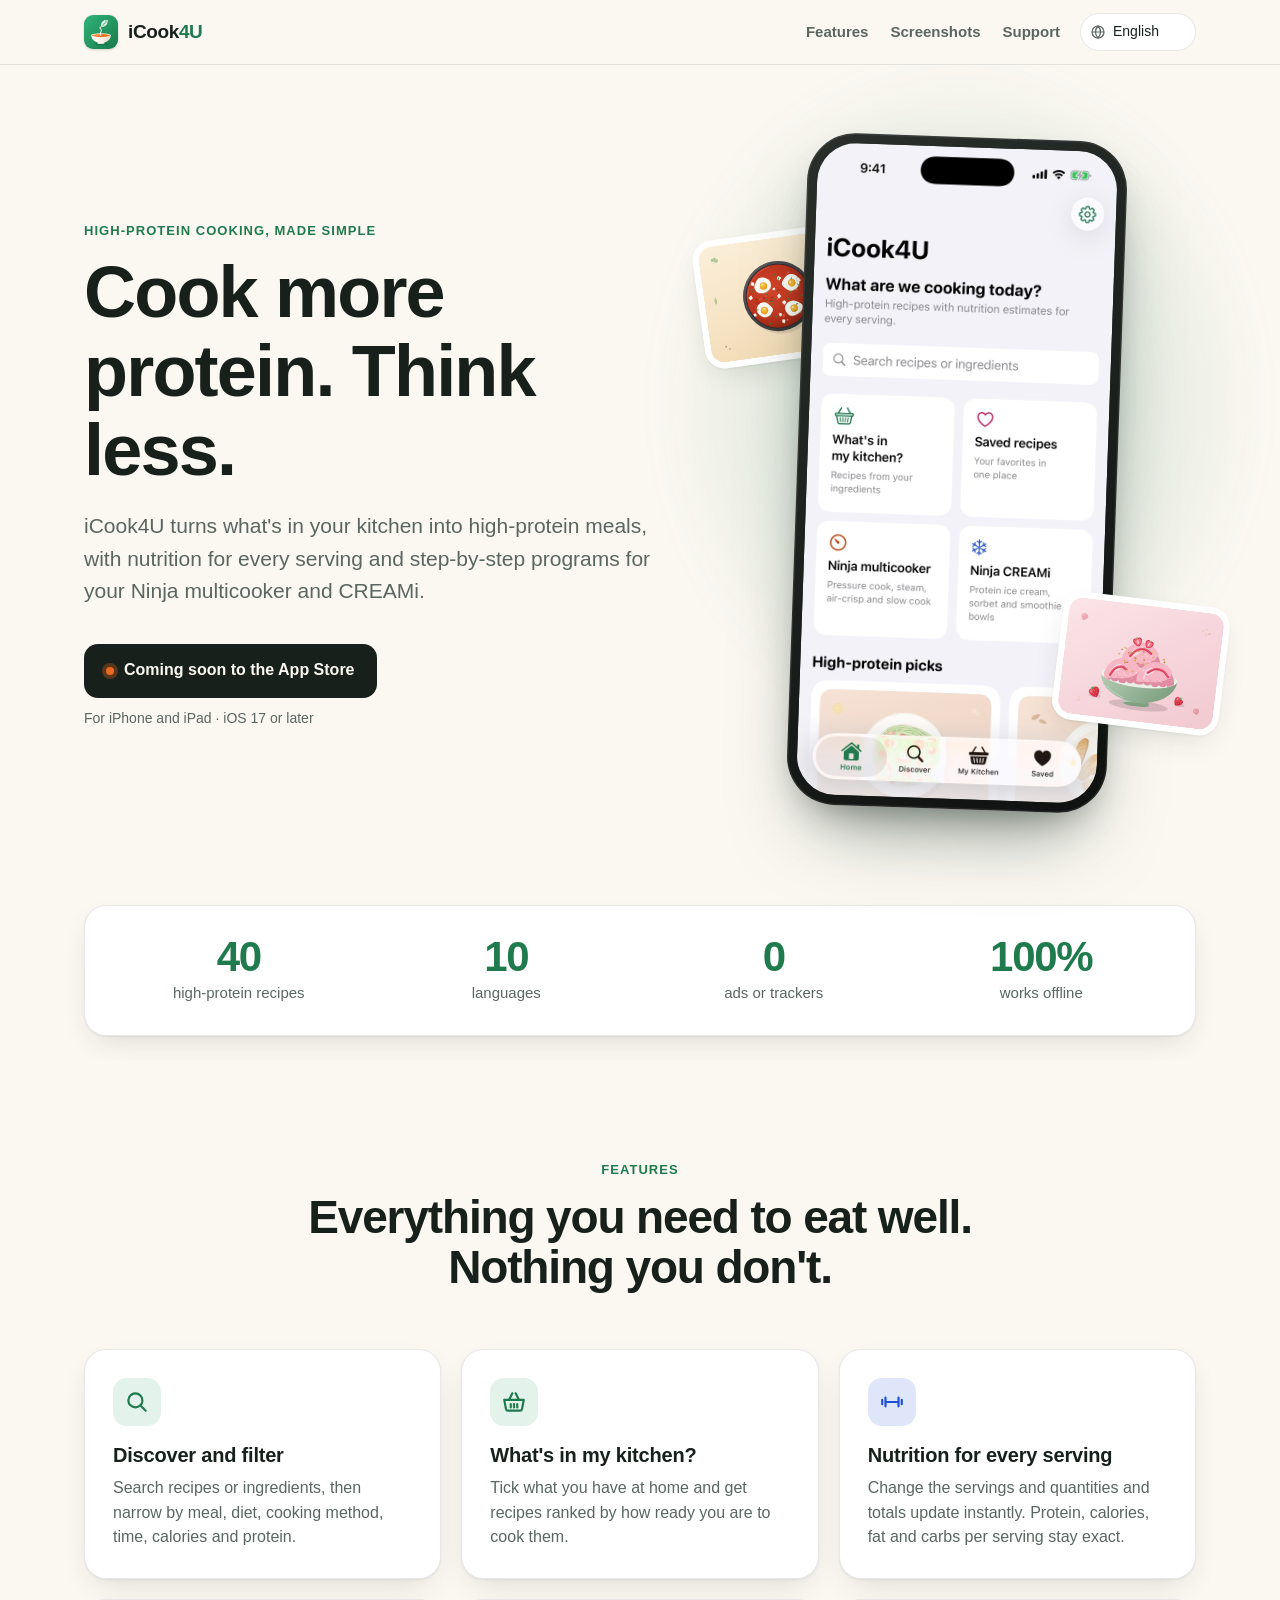
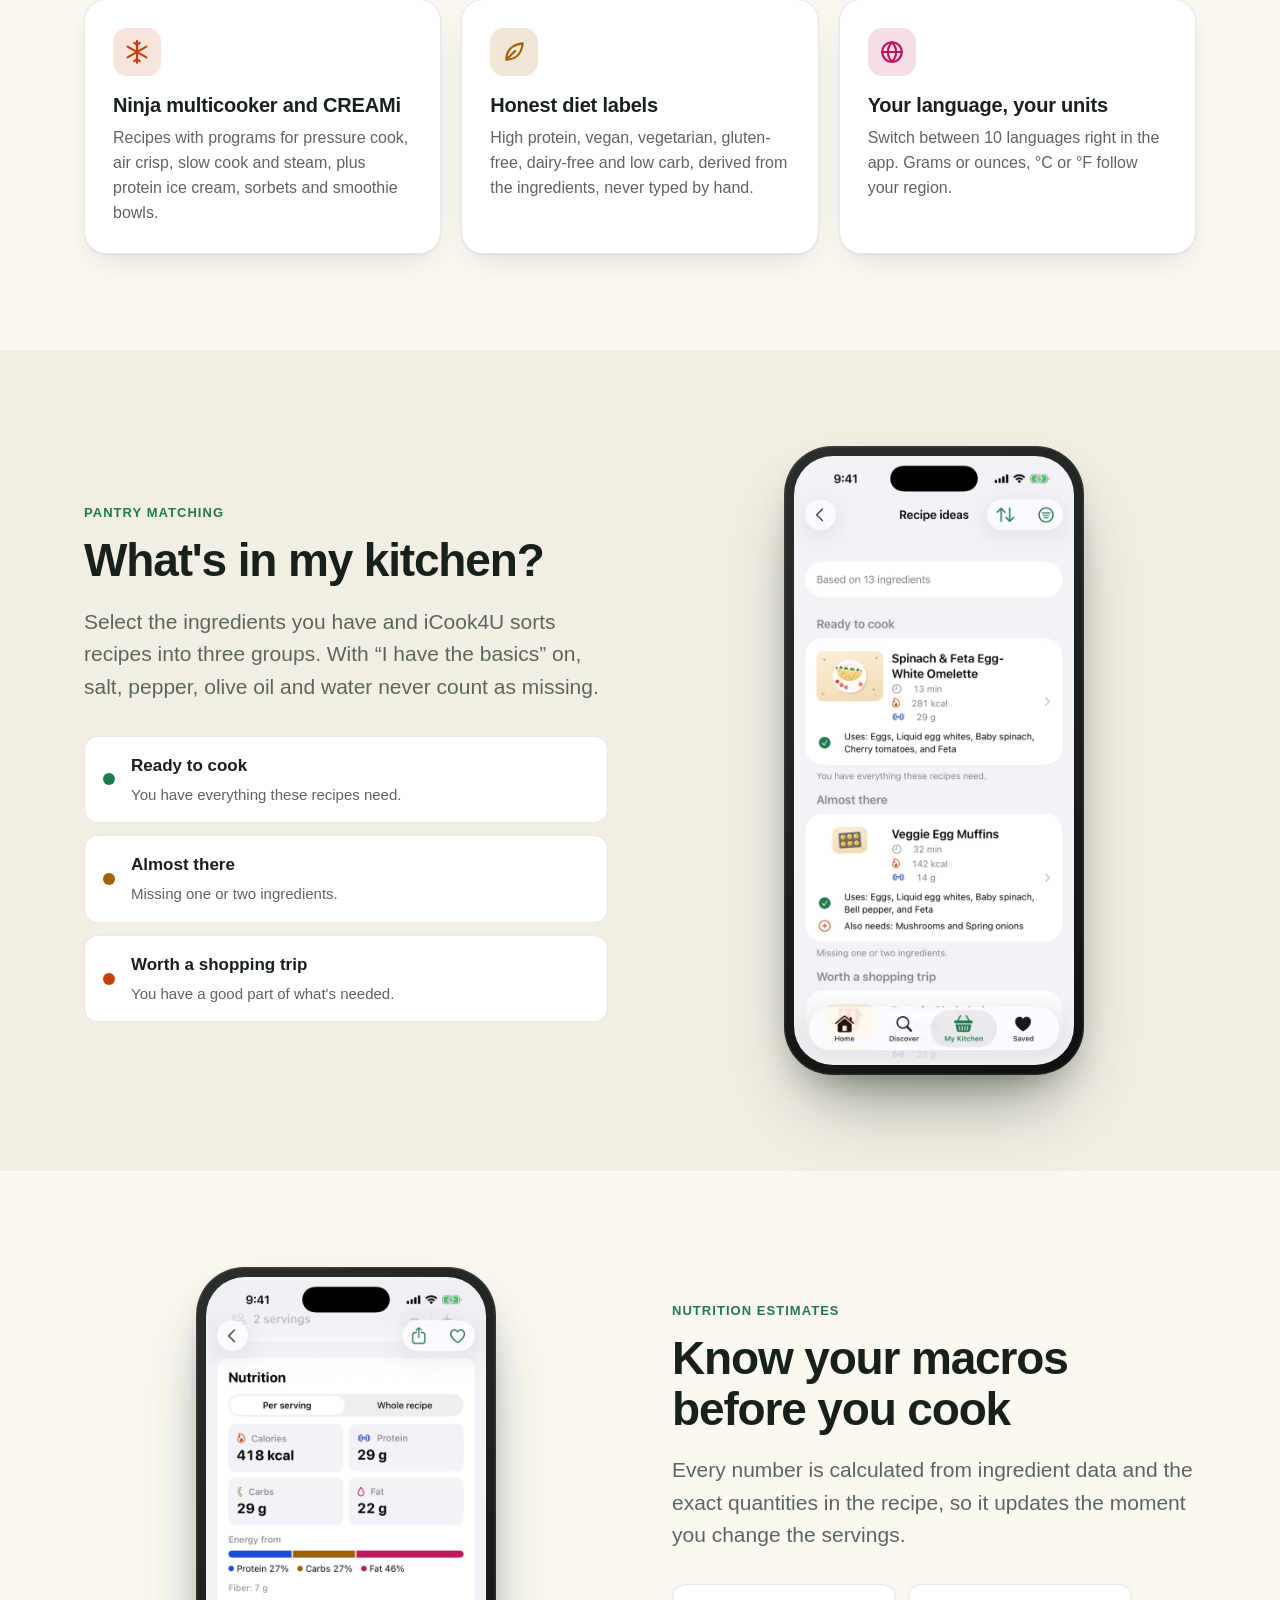
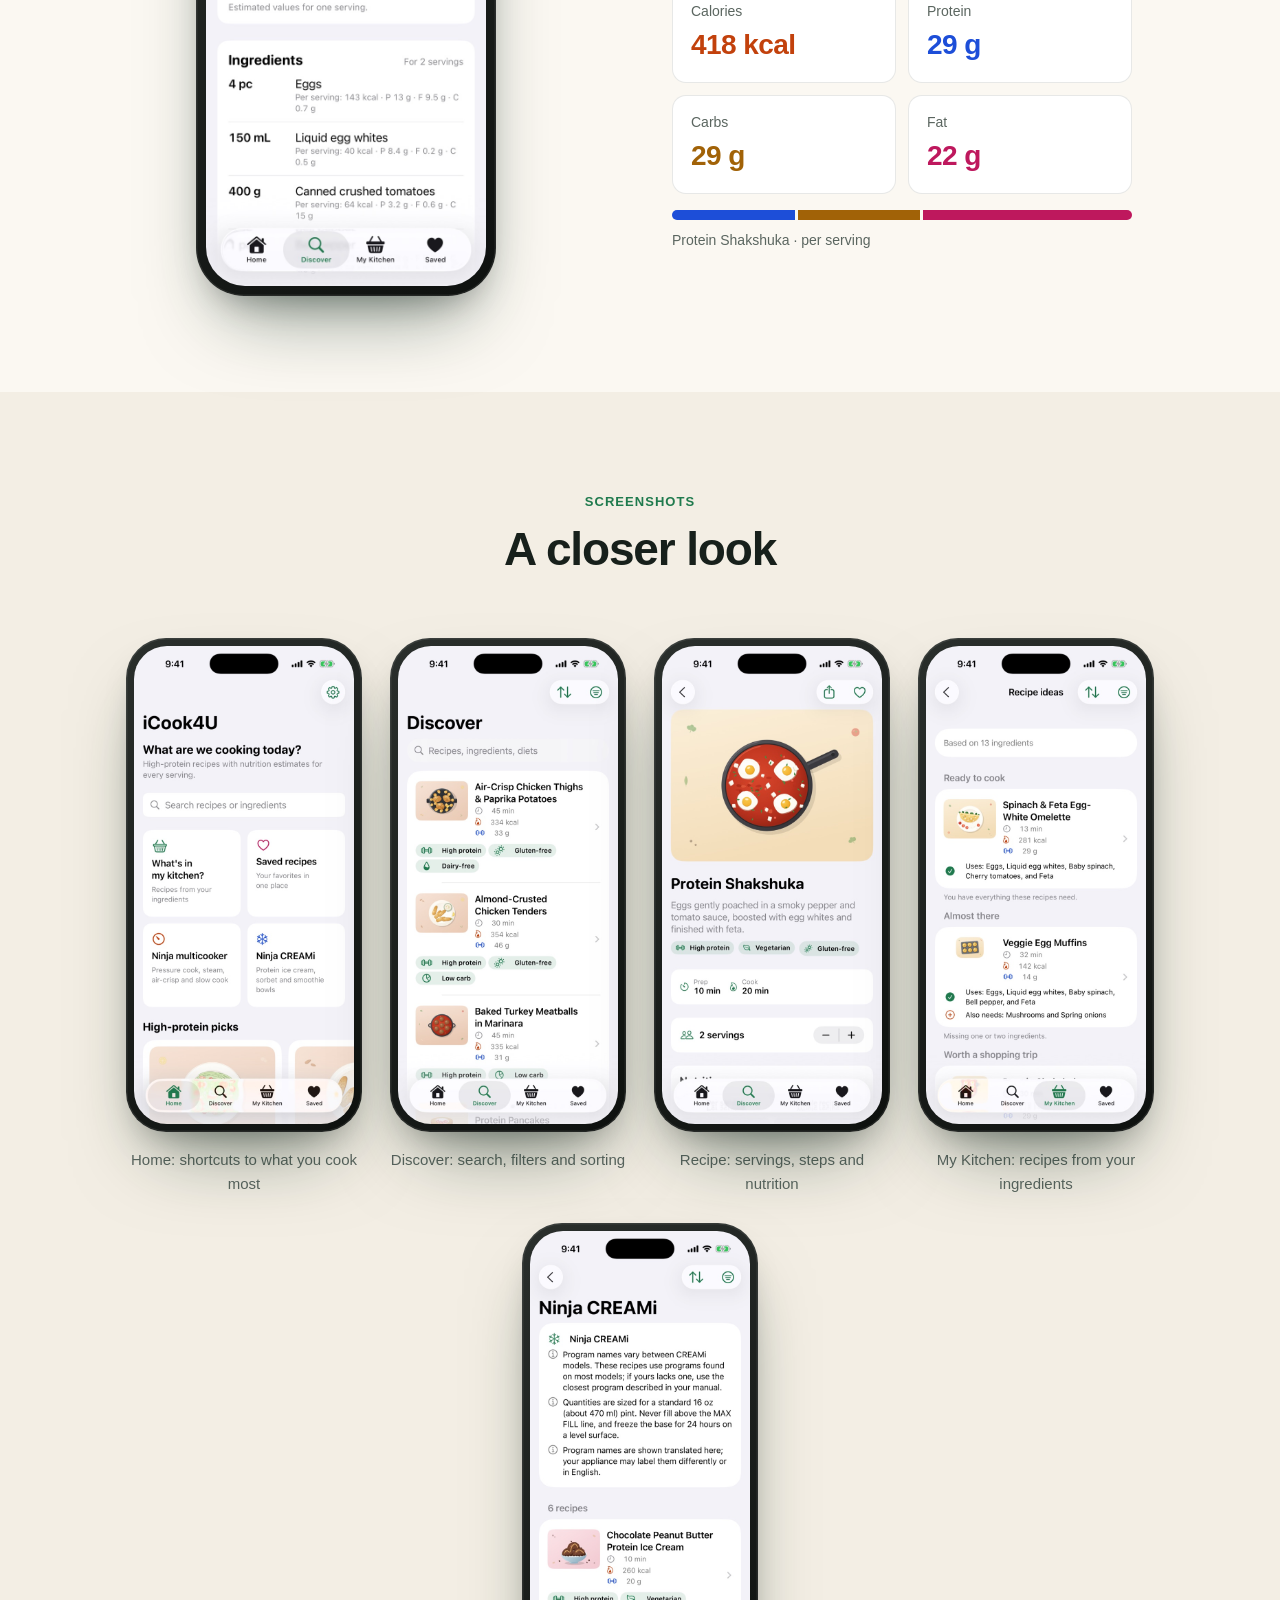
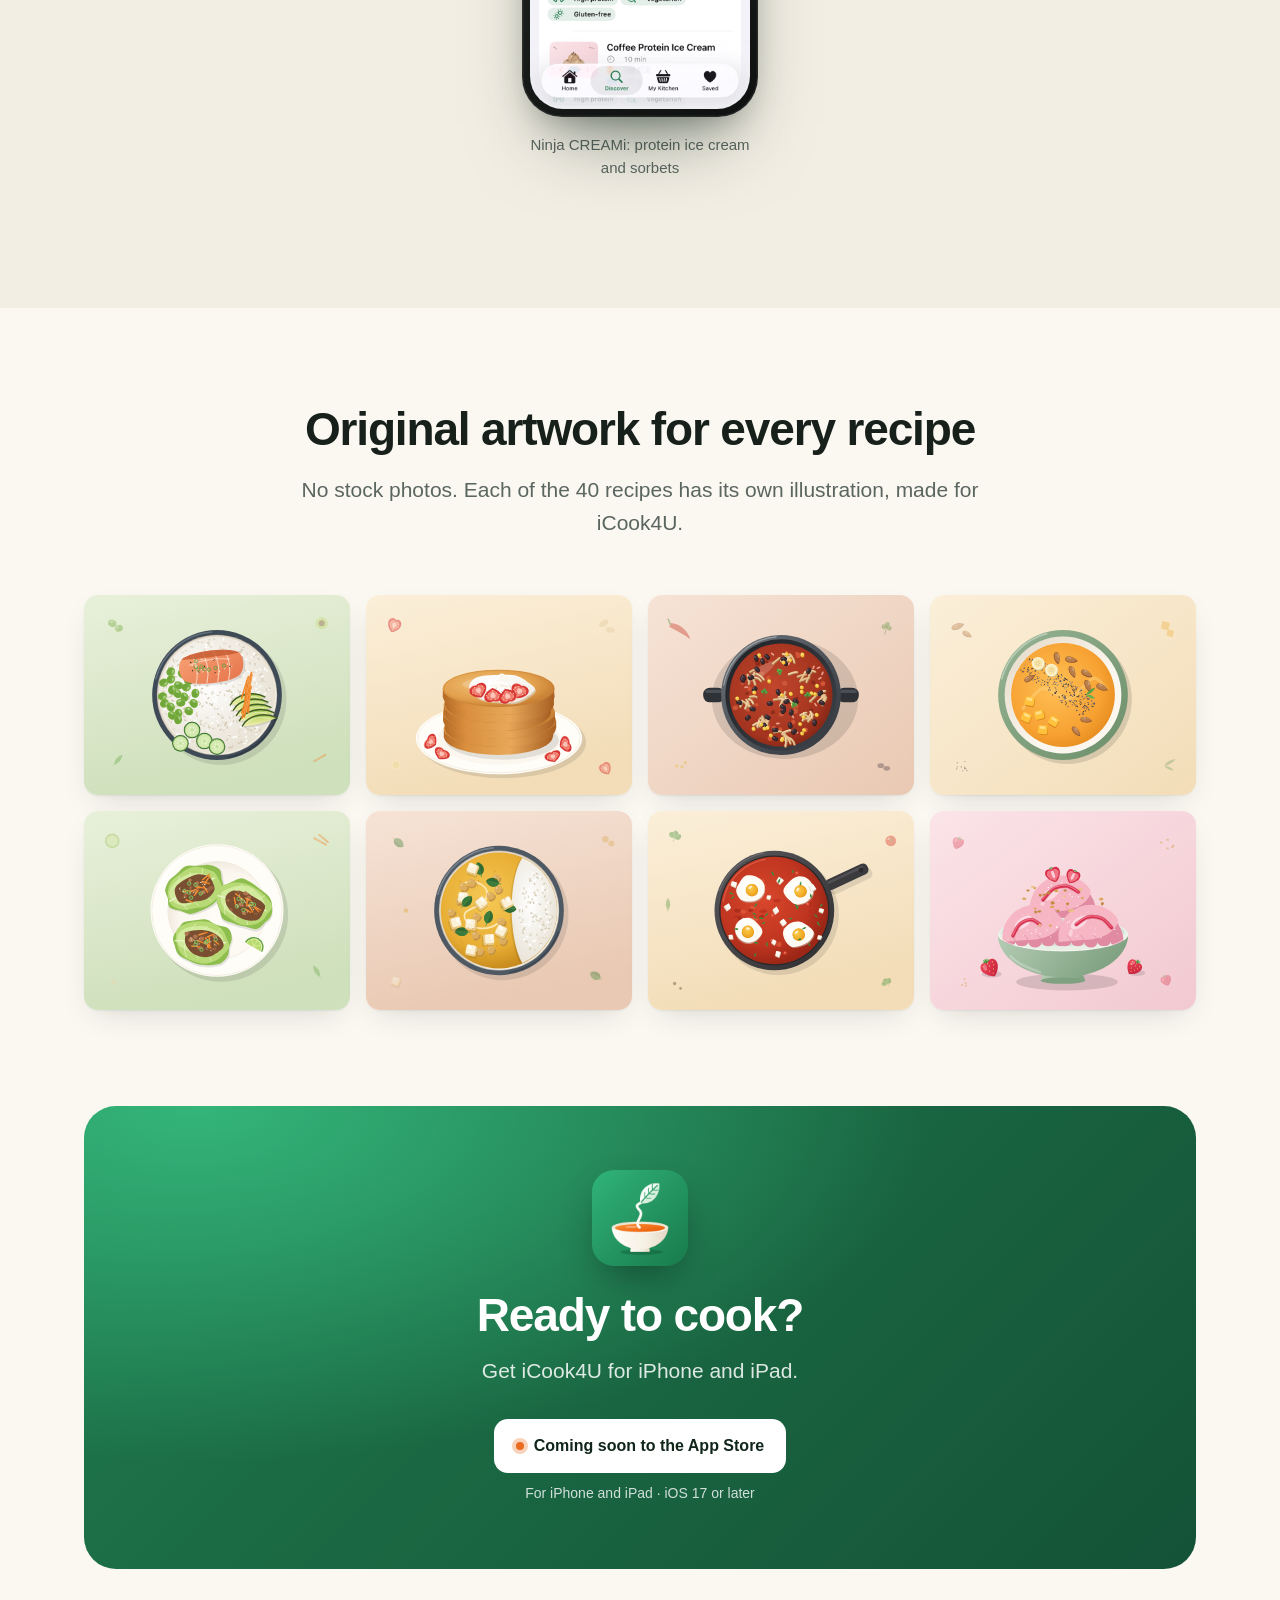
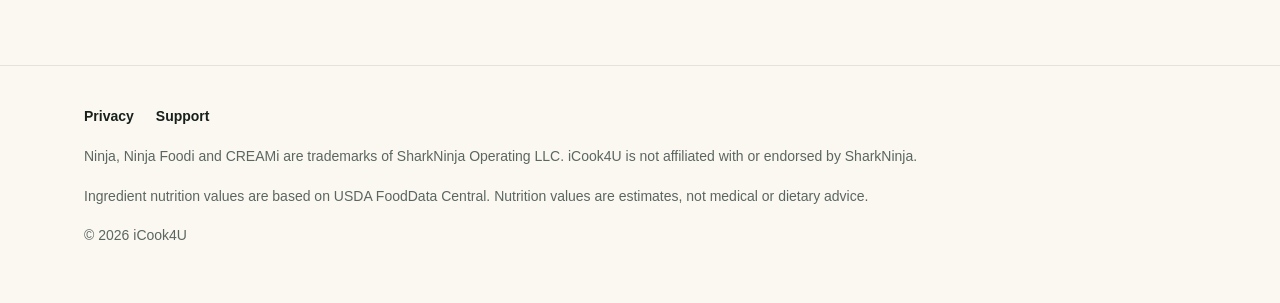
==== index.html @ 6b4c6325 "init" ====
<!doctype html>
<html lang="en">
<head>
  <meta charset="utf-8">
  <meta name="viewport" content="width=device-width, initial-scale=1, viewport-fit=cover">
  <title>iCook4U — High-protein recipes for real kitchens</title>
  <meta name="description" content="iCook4U turns what's in your kitchen into high-protein meals, with nutrition for every serving and recipes for Ninja multicooker and CREAMi. For iPhone and iPad.">
  <meta name="theme-color" content="#1F7A4D">
  <meta property="og:title" content="iCook4U">
  <meta property="og:description" content="High-protein recipes with nutrition for every serving, pantry matching and Ninja multicooker & CREAMi programs.">
  <meta property="og:image" content="assets/img/app-icon.png">
  <meta property="og:type" content="website">
  <!-- TODO: once live, add <meta name="apple-itunes-app" content="app-id=XXXXXXXXXX"> for the Safari Smart App Banner. -->
  <link rel="icon" type="image/png" href="assets/img/favicon.png">
  <link rel="apple-touch-icon" href="assets/img/apple-touch-icon.png">
  <link rel="stylesheet" href="assets/styles.css">
</head>
<body data-page="home">
  <a class="skip" href="#main">Skip to content</a>

  <header class="site-header">
    <div class="wrap">
      <a class="logo" href="#top"><img src="assets/img/favicon.png" alt="" width="34" height="34"><span>iCook<b>4U</b></span></a>
      <nav class="nav">
        <a href="#features" data-i18n="nav.features">Features</a>
        <a href="#screens" data-i18n="nav.screens">Screenshots</a>
        <a href="support.html" data-keep-lang data-i18n="nav.support">Support</a>
      </nav>
      <label class="lang">
        <svg viewBox="0 0 24 24" fill="none" stroke="currentColor" stroke-width="1.8" aria-hidden="true"><circle cx="12" cy="12" r="9"/><path d="M3 12h18M12 3c2.5 2.7 3.8 5.7 3.8 9s-1.3 6.3-3.8 9c-2.5-2.7-3.8-5.7-3.8-9S9.5 5.7 12 3z"/></svg>
        <select data-language-select data-i18n-attr="aria-label:lang.label" aria-label="Language"></select>
      </label>
    </div>
  </header>

  <main id="main">
    <!-- Hero -->
    <section class="hero" id="top">
      <div class="wrap">
        <div class="copy">
          <p class="eyebrow" data-i18n="hero.eyebrow">High-protein cooking, made simple</p>
          <h1 data-i18n="hero.title">Cook more protein. Think less.</h1>
          <p class="lead" data-i18n="hero.lead">iCook4U turns what's in your kitchen into high-protein meals, with nutrition for every serving and step-by-step programs for your Ninja multicooker and CREAMi.</p>
          <div class="appstore is-soon" data-appstore>
            <a aria-disabled="true">
              <img alt="" height="54">
              <span class="soon"><span class="dot"></span><span class="soon-text" data-i18n="cta.soon">Coming soon to the App Store</span><span class="live-text" data-i18n="cta.download">Download on the App Store</span></span>
            </a>
            <span class="platforms" data-i18n="cta.platforms">For iPhone and iPad · iOS 17 or later</span>
          </div>
        </div>
        <div class="hero-visual" aria-hidden="true">
          <div class="float f1"><img src="assets/img/art/protein_shakshuka.svg" alt=""></div>
          <div class="phone"><img data-shot="home" src="screenshots/en/home.jpg" alt="" width="640" height="1391" fetchpriority="high"></div>
          <div class="float f2"><img src="assets/img/art/cr_strawberry_cheesecake.svg" alt=""></div>
        </div>
      </div>
    </section>

    <!-- Stats -->
    <div class="stats">
      <div class="wrap">
        <ul>
          <li><b>40</b><span data-i18n="stat.recipes">high-protein recipes</span></li>
          <li><b>10</b><span data-i18n="stat.languages">languages</span></li>
          <li><b>0</b><span data-i18n="stat.trackers">ads or trackers</span></li>
          <li><b>100%</b><span data-i18n="stat.offline">works offline</span></li>
        </ul>
      </div>
    </div>

    <!-- Features -->
    <section class="features" id="features">
      <div class="wrap">
        <div class="section-head">
          <p class="eyebrow" data-i18n="features.eyebrow">Features</p>
          <h2 data-i18n="features.title">Everything you need to eat well. Nothing you don't.</h2>
        </div>
        <div class="grid">
          <article class="card">
            <div class="icon"><svg viewBox="0 0 24 24" fill="none" stroke="currentColor" stroke-width="2" stroke-linecap="round" aria-hidden="true"><circle cx="10.5" cy="10.5" r="6.5"/><path d="m20 20-4.5-4.5"/></svg></div>
            <h3 data-i18n="f.discover.t">Discover and filter</h3>
            <p data-i18n="f.discover.d"></p>
          </article>
          <article class="card">
            <div class="icon"><svg viewBox="0 0 24 24" fill="none" stroke="currentColor" stroke-width="2" stroke-linecap="round" stroke-linejoin="round" aria-hidden="true"><path d="M3 10h18l-1.6 8.4A2 2 0 0 1 17.4 20H6.6a2 2 0 0 1-2-1.6L3 10z"/><path d="m7.5 10 3-6M16.5 10l-3-6M9 14v3M12 14v3M15 14v3"/></svg></div>
            <h3 data-i18n="f.kitchen.t">What's in my kitchen?</h3>
            <p data-i18n="f.kitchen.d"></p>
          </article>
          <article class="card">
            <div class="icon blue"><svg viewBox="0 0 24 24" fill="none" stroke="currentColor" stroke-width="2" stroke-linecap="round" aria-hidden="true"><path d="M6 8v8M18 8v8M3 10v4M21 10v4M6 12h12"/></svg></div>
            <h3 data-i18n="f.nutrition.t">Nutrition for every serving</h3>
            <p data-i18n="f.nutrition.d"></p>
          </article>
          <article class="card">
            <div class="icon orange"><svg viewBox="0 0 24 24" fill="none" stroke="currentColor" stroke-width="2" stroke-linecap="round" aria-hidden="true"><path d="M12 2v20M3.3 7l17.4 10M3.3 17 20.7 7"/><path d="m9.5 3.5 2.5 2 2.5-2M9.5 20.5l2.5-2 2.5 2"/></svg></div>
            <h3 data-i18n="f.ninja.t">Ninja multicooker and CREAMi</h3>
            <p data-i18n="f.ninja.d"></p>
          </article>
          <article class="card">
            <div class="icon gold"><svg viewBox="0 0 24 24" fill="none" stroke="currentColor" stroke-width="2" stroke-linecap="round" stroke-linejoin="round" aria-hidden="true"><path d="M5 19c0-8 5-14 15-15-1 10-7 15-15 15z"/><path d="M5 19 13 11"/></svg></div>
            <h3 data-i18n="f.diet.t">Honest diet labels</h3>
            <p data-i18n="f.diet.d"></p>
          </article>
          <article class="card">
            <div class="icon pink"><svg viewBox="0 0 24 24" fill="none" stroke="currentColor" stroke-width="2" stroke-linecap="round" aria-hidden="true"><circle cx="12" cy="12" r="9"/><path d="M3 12h18M12 3c2.5 2.7 3.8 5.7 3.8 9s-1.3 6.3-3.8 9c-2.5-2.7-3.8-5.7-3.8-9S9.5 5.7 12 3z"/></svg></div>
            <h3 data-i18n="f.lang.t">Your language, your units</h3>
            <p data-i18n="f.lang.d"></p>
          </article>
        </div>
      </div>
    </section>

    <!-- Pantry spotlight -->
    <section class="spotlight">
      <div class="wrap">
        <div class="copy">
          <p class="eyebrow" data-i18n="kitchen.eyebrow">Pantry matching</p>
          <h2 data-i18n="kitchen.title">What's in my kitchen?</h2>
          <p class="lead" data-i18n="kitchen.lead"></p>
          <ul class="tiers">
            <li class="ready"><b data-i18n="tier.ready">Ready to cook</b><span data-i18n="tier.ready.d"></span></li>
            <li class="almost"><b data-i18n="tier.almost">Almost there</b><span data-i18n="tier.almost.d"></span></li>
            <li class="partial"><b data-i18n="tier.partial">Worth a shopping trip</b><span data-i18n="tier.partial.d"></span></li>
          </ul>
        </div>
        <div class="visual"><div class="phone"><img data-shot="kitchen" src="screenshots/en/kitchen.jpg" alt="" width="640" height="1391" loading="lazy" data-i18n-attr="alt:shot.kitchen"></div></div>
      </div>
    </section>

    <!-- Nutrition spotlight -->
    <section class="spotlight reverse">
      <div class="wrap">
        <div class="copy">
          <p class="eyebrow" data-i18n="nutri.eyebrow">Nutrition estimates</p>
          <h2 data-i18n="nutri.title">Know your macros before you cook</h2>
          <p class="lead" data-i18n="nutri.lead"></p>
          <div class="macros" aria-hidden="true">
            <div class="macro cal"><small data-i18n="macro.calories">Calories</small><b>418 kcal</b></div>
            <div class="macro pro"><small data-i18n="macro.protein">Protein</small><b>29 g</b></div>
            <div class="macro carb"><small data-i18n="macro.carbs">Carbs</small><b>29 g</b></div>
            <div class="macro fat"><small data-i18n="macro.fat">Fat</small><b>22 g</b></div>
          </div>
          <div class="energy-bar" aria-hidden="true"><i style="flex:27;background:var(--protein)"></i><i style="flex:27;background:var(--carbs)"></i><i style="flex:46;background:var(--fat)"></i></div>
          <p class="macro-note"><span data-i18n="nutri.example">Protein Shakshuka</span> · <span data-i18n="nutri.per">per serving</span></p>
        </div>
        <div class="visual"><div class="phone"><img data-shot="nutrition" src="screenshots/en/nutrition.jpg" alt="" width="640" height="1391" loading="lazy" data-i18n-attr="alt:shot.nutrition"></div></div>
      </div>
    </section>

    <!-- Screenshots -->
    <section class="shots" id="screens">
      <div class="section-head wrap">
        <p class="eyebrow" data-i18n="screens.eyebrow">Screenshots</p>
        <h2 data-i18n="screens.title">A closer look</h2>
      </div>
      <div class="carousel" tabindex="0" data-i18n-attr="aria-label:screens.title" role="region">
        <figure><div class="phone"><img data-shot="home" src="screenshots/en/home.jpg" alt="" width="640" height="1391" loading="lazy"></div><figcaption data-i18n="shot.home"></figcaption></figure>
        <figure><div class="phone"><img data-shot="discover" src="screenshots/en/discover.jpg" alt="" width="640" height="1391" loading="lazy"></div><figcaption data-i18n="shot.discover"></figcaption></figure>
        <figure><div class="phone"><img data-shot="recipe" src="screenshots/en/recipe.jpg" alt="" width="640" height="1391" loading="lazy"></div><figcaption data-i18n="shot.recipe"></figcaption></figure>
        <figure><div class="phone"><img data-shot="kitchen" src="screenshots/en/kitchen.jpg" alt="" width="640" height="1391" loading="lazy"></div><figcaption data-i18n="shot.kitchen"></figcaption></figure>
        <figure><div class="phone"><img data-shot="creami" src="screenshots/en/creami.jpg" alt="" width="640" height="1391" loading="lazy"></div><figcaption data-i18n="shot.creami"></figcaption></figure>
      </div>
    </section>

    <!-- Gallery -->
    <section class="gallery">
      <div class="wrap">
        <div class="section-head">
          <h2 data-i18n="gallery.title">Original artwork for every recipe</h2>
          <p class="lead" data-i18n="gallery.lead"></p>
        </div>
        <div class="gallery-grid" aria-hidden="true">
          <img src="assets/img/art/salmon_rice_bowl.svg" alt="" loading="lazy">
          <img src="assets/img/art/banana_protein_pancakes.svg" alt="" loading="lazy">
          <img src="assets/img/art/mc_chicken_chili.svg" alt="" loading="lazy">
          <img src="assets/img/art/cr_mango_smoothie_bowl.svg" alt="" loading="lazy">
          <img src="assets/img/art/turkey_lettuce_wraps.svg" alt="" loading="lazy">
          <img src="assets/img/art/chickpea_tofu_curry.svg" alt="" loading="lazy">
          <img src="assets/img/art/protein_shakshuka.svg" alt="" loading="lazy">
          <img src="assets/img/art/cr_strawberry_cheesecake.svg" alt="" loading="lazy">
        </div>
      </div>
    </section>

    <!-- Final CTA -->
    <div class="final">
      <div class="wrap">
        <div class="panel">
          <img class="icon-big" src="assets/img/app-icon.png" alt="" width="96" height="96" loading="lazy">
          <h2 data-i18n="final.title">Ready to cook?</h2>
          <p class="lead" data-i18n="final.lead">Get iCook4U for iPhone and iPad.</p>
          <div class="appstore is-soon" data-appstore>
            <a aria-disabled="true">
              <img alt="" height="54">
              <span class="soon"><span class="dot"></span><span class="soon-text" data-i18n="cta.soon">Coming soon to the App Store</span><span class="live-text" data-i18n="cta.download">Download on the App Store</span></span>
            </a>
            <span class="platforms" data-i18n="cta.platforms">For iPhone and iPad · iOS 17 or later</span>
          </div>
        </div>
      </div>
    </div>
  </main>

  <footer class="site-footer">
    <div class="wrap">
      <nav>
        <a href="privacy.html" data-keep-lang data-i18n="nav.privacy">Privacy</a>
        <a href="support.html" data-keep-lang data-i18n="nav.support">Support</a>
      </nav>
      <p data-i18n="footer.trademark"></p>
      <p data-i18n="footer.data"></p>
      <p>© <span data-year>2026</span> iCook4U</p>
    </div>
  </footer>

  <script src="assets/config.js"></script>
  <script src="assets/i18n.js"></script>
  <script src="assets/site.js"></script>
</body>
</html>
---- assets/styles.css ----
/* iCook4U website. Colors mirror iCook/DesignSystem/Theme.swift. */
:root {
  color-scheme: light dark;
  --brand: #1F7A4D;
  --brand-strong: #155C39;
  --brand-soft: #E3F2EA;
  --accent: #EA6A1F;          /* soup orange from the app icon */
  --energy: #C2410C;
  --protein: #1D4ED8;
  --carbs: #A16207;
  --fat: #BE185D;
  --bg: #FBF8F2;
  --bg-alt: #F3EEE4;
  --surface: #FFFFFF;
  --text: #17201B;
  --muted: #5B6660;
  --line: rgba(23, 32, 27, 0.10);
  --shadow: 0 1px 2px rgba(20, 40, 30, .06), 0 12px 32px -12px rgba(20, 40, 30, .18);
  --radius: 22px;
  --radius-s: 14px;
  --max: 1160px;
  --font: -apple-system, BlinkMacSystemFont, "SF Pro Text", "Segoe UI", Roboto, "Noto Sans", "Helvetica Neue", Arial,
          "Hiragino Sans", "PingFang SC", "Noto Sans JP", "Noto Sans SC", "Noto Sans Devanagari", sans-serif;
}
@media (prefers-color-scheme: dark) {
  :root {
    --brand: #4CC38A;
    --brand-strong: #7ADBA9;
    --brand-soft: #16301F;
    --accent: #FB923C;
    --energy: #FB923C;
    --protein: #60A5FA;
    --carbs: #FACC15;
    --fat: #F472B6;
    --bg: #0F1412;
    --bg-alt: #151C18;
    --surface: #1B231F;
    --text: #EEF3F0;
    --muted: #A3B0A9;
    --line: rgba(238, 243, 240, 0.10);
    --shadow: 0 1px 2px rgba(0, 0, 0, .3), 0 16px 40px -16px rgba(0, 0, 0, .6);
  }
}

*, *::before, *::after { box-sizing: border-box; }
html { -webkit-text-size-adjust: 100%; scroll-behavior: smooth; scroll-padding-top: 80px; }
body {
  margin: 0;
  font-family: var(--font);
  font-size: 17px;
  line-height: 1.55;
  color: var(--text);
  background: var(--bg);
  -webkit-font-smoothing: antialiased;
  overflow-x: hidden;
}
img, svg { display: block; max-width: 100%; }
a { color: var(--brand); text-underline-offset: 3px; }
a:hover { color: var(--brand-strong); }
:focus-visible { outline: 3px solid var(--brand); outline-offset: 3px; border-radius: 6px; }
@media (prefers-reduced-motion: reduce) { html { scroll-behavior: auto; } * { transition: none !important; animation: none !important; } }

.wrap { width: 100%; max-width: var(--max); margin: 0 auto; padding: 0 24px; }
@media (max-width: 600px) { .wrap { padding: 0 16px; } }

.skip { position: absolute; left: -9999px; }
.skip:focus { left: 16px; top: 16px; z-index: 100; background: var(--surface); padding: 8px 14px; border-radius: 10px; }

/* Header */
.site-header {
  position: sticky; top: 0; z-index: 50;
  background: color-mix(in srgb, var(--bg) 82%, transparent);
  backdrop-filter: saturate(180%) blur(16px);
  -webkit-backdrop-filter: saturate(180%) blur(16px);
  border-bottom: 1px solid var(--line);
}
.site-header .wrap { display: flex; align-items: center; gap: 20px; height: 64px; }
.logo { display: flex; align-items: center; gap: 10px; color: var(--text); text-decoration: none; font-weight: 750; font-size: 19px; letter-spacing: -0.02em; }
.logo img { width: 34px; height: 34px; border-radius: 9px; box-shadow: 0 1px 3px rgba(0,0,0,.15); }
.logo span b { color: var(--brand); font-weight: 800; }
.nav { display: flex; gap: 22px; margin-left: auto; }
.nav a { color: var(--muted); text-decoration: none; font-size: 15px; font-weight: 550; }
.nav a:hover { color: var(--text); }
.lang {
  position: relative; display: flex; align-items: center;
}
.lang svg { position: absolute; left: 10px; width: 16px; height: 16px; color: var(--muted); pointer-events: none; }
.lang select {
  appearance: none; -webkit-appearance: none;
  font: inherit; font-size: 14px; color: var(--text);
  background: var(--surface); border: 1px solid var(--line); border-radius: 999px;
  padding: 7px 14px 7px 32px; min-height: 36px; cursor: pointer;
}
@media (max-width: 760px) { .nav { display: none; } .lang { margin-left: auto; } }

/* Buttons and App Store CTA */
.appstore { display: inline-flex; flex-direction: column; gap: 10px; }
.appstore a { display: inline-flex; text-decoration: none; }
.appstore img { height: 54px; width: auto; }
.appstore .soon {
  display: none; align-items: center; gap: 10px;
  min-height: 54px; padding: 0 22px; border-radius: 14px;
  background: var(--text); color: var(--bg); font-weight: 650; font-size: 16px;
  cursor: default;
}
.appstore .soon .dot { width: 8px; height: 8px; border-radius: 50%; background: var(--accent); box-shadow: 0 0 0 4px color-mix(in srgb, var(--accent) 30%, transparent); }
.appstore.is-soon img { display: none; }
.appstore.is-soon .soon { display: inline-flex; }
.appstore.badge-failed img { display: none; }
.appstore .soon .live-text { display: none; }
.appstore.badge-failed .soon { display: inline-flex; cursor: pointer; }
.appstore.badge-failed .soon .dot, .appstore.badge-failed .soon .soon-text { display: none; }
.appstore.badge-failed .soon .live-text { display: inline; }
.appstore .platforms { font-size: 14px; color: var(--muted); }

/* Section scaffolding */
section { padding: 96px 0; }
@media (max-width: 760px) { section { padding: 64px 0; } }
.eyebrow {
  display: inline-block; font-size: 13px; font-weight: 700; letter-spacing: .08em; text-transform: uppercase;
  color: var(--brand); margin: 0 0 12px;
}
h1, h2, h3 { letter-spacing: -0.025em; line-height: 1.1; margin: 0; overflow-wrap: break-word; hyphens: auto; -webkit-hyphens: auto; }
h1 { font-size: clamp(40px, 6.4vw, 72px); font-weight: 800; }
h2 { font-size: clamp(30px, 4.2vw, 46px); font-weight: 780; }
h3 { font-size: 20px; font-weight: 700; letter-spacing: -0.01em; }
/* Break CJK headings at phrase boundaries instead of mid-word (Chrome 119+; others ignore it). */
:lang(ja) :is(h1, h2, h3), :lang(zh-Hans) :is(h1, h2, h3) { word-break: auto-phrase; text-wrap: balance; }
.lead { font-size: clamp(18px, 2vw, 21px); color: var(--muted); margin: 20px 0 0; max-width: 36em; }
.section-head { max-width: 760px; margin: 0 auto 56px; text-align: center; }
.section-head .lead { margin-left: auto; margin-right: auto; }

/* Phone frame */
.phone {
  position: relative; width: 300px; max-width: 100%;
  border-radius: 48px; padding: 10px;
  background: linear-gradient(145deg, #2A2F2C, #0E110F);
  box-shadow: 0 0 0 1.5px rgba(255,255,255,.08) inset, 0 40px 80px -30px rgba(10, 40, 25, .55), 0 18px 36px -18px rgba(0,0,0,.35);
}
.phone img { width: 100%; height: auto; aspect-ratio: 640 / 1391; border-radius: 39px; background: #F2F2F7; object-fit: cover; }

/* Hero */
.hero { padding: 72px 0 96px; position: relative; isolation: isolate; }
.hero::before {
  content: ""; position: absolute; inset: -20% -10% auto 40%; height: 120%; z-index: -1;
  background: radial-gradient(closest-side, color-mix(in srgb, var(--brand) 22%, transparent), transparent 70%);
  filter: blur(10px);
}
.hero .wrap { display: grid; grid-template-columns: 1.1fr .9fr; gap: 48px; align-items: center; }
.hero h1 .accent { color: var(--brand); }
.hero .appstore { margin-top: 36px; }
.hero-visual { position: relative; display: flex; justify-content: center; }
.hero-visual .phone { width: 320px; transform: rotate(2deg); }
.hero-visual .float {
  position: absolute; width: 168px; border-radius: 20px; overflow: hidden;
  box-shadow: var(--shadow); background: var(--surface); border: 6px solid var(--surface);
}
.hero-visual .float img { border-radius: 14px; aspect-ratio: 4 / 3; object-fit: cover; }
.hero-visual .f1 { left: -4%; top: 14%; transform: rotate(-8deg); }
.hero-visual .f2 { right: -6%; bottom: 12%; transform: rotate(7deg); }
@media (max-width: 900px) {
  .hero .wrap { grid-template-columns: 1fr; text-align: center; }
  .hero .lead { margin-left: auto; margin-right: auto; }
  .hero .appstore { align-items: center; }
  .hero-visual { margin-top: 24px; }
  .hero-visual .phone { width: 270px; }
  .hero-visual .float { width: 128px; }
  .hero-visual .f1 { left: 2%; }
  .hero-visual .f2 { right: 2%; }
}
@media (max-width: 420px) { .hero-visual .float { width: 104px; border-width: 4px; } }

/* Stats */
.stats { padding: 0 0 24px; }
.stats ul {
  list-style: none; margin: 0; padding: 28px; display: grid; grid-template-columns: repeat(4, 1fr); gap: 16px;
  background: var(--surface); border: 1px solid var(--line); border-radius: var(--radius); box-shadow: var(--shadow);
}
.stats li { text-align: center; }
.stats b { display: block; font-size: clamp(30px, 4vw, 42px); font-weight: 800; letter-spacing: -0.03em; color: var(--brand); line-height: 1.1; }
.stats span { color: var(--muted); font-size: 15px; }
@media (max-width: 640px) { .stats ul { grid-template-columns: repeat(2, 1fr); row-gap: 24px; } }

/* Features */
.features { background: var(--bg); }
.grid { display: grid; grid-template-columns: repeat(3, 1fr); gap: 20px; }
@media (max-width: 960px) { .grid { grid-template-columns: repeat(2, 1fr); } }
@media (max-width: 600px) { .grid { grid-template-columns: 1fr; } }
.card {
  background: var(--surface); border: 1px solid var(--line); border-radius: var(--radius);
  padding: 28px; box-shadow: var(--shadow);
}
.card p { color: var(--muted); margin: 10px 0 0; font-size: 16px; }
.icon {
  width: 48px; height: 48px; border-radius: 14px; display: grid; place-items: center; margin-bottom: 18px;
  background: var(--brand-soft); color: var(--brand);
}
.icon svg { width: 26px; height: 26px; }
.icon.orange { background: color-mix(in srgb, var(--energy) 14%, transparent); color: var(--energy); }
.icon.blue { background: color-mix(in srgb, var(--protein) 14%, transparent); color: var(--protein); }
.icon.pink { background: color-mix(in srgb, var(--fat) 14%, transparent); color: var(--fat); }
.icon.gold { background: color-mix(in srgb, var(--carbs) 16%, transparent); color: var(--carbs); }

/* Spotlights */
.spotlight { background: var(--bg-alt); }
.spotlight + .spotlight { background: var(--bg); }
.spotlight .wrap { display: grid; grid-template-columns: 1fr 1fr; gap: 64px; align-items: center; }
.spotlight.reverse .copy { order: 2; }
.spotlight .visual { display: flex; justify-content: center; }
@media (max-width: 900px) {
  .spotlight .wrap { grid-template-columns: 1fr; gap: 40px; }
  .spotlight.reverse .copy { order: 0; }
}
.tiers { list-style: none; padding: 0; margin: 32px 0 0; display: grid; gap: 12px; }
.tiers li {
  display: grid; grid-template-columns: 14px 1fr; gap: 4px 14px; align-items: baseline;
  background: var(--surface); border: 1px solid var(--line); border-radius: var(--radius-s); padding: 16px 18px;
}
.tiers li::before { content: ""; width: 12px; height: 12px; border-radius: 50%; background: var(--c); grid-row: span 2; align-self: center; }
.tiers b { font-weight: 700; }
.tiers span { color: var(--muted); font-size: 15px; grid-column: 2; }
.tiers .ready { --c: var(--brand); }
.tiers .almost { --c: var(--carbs); }
.tiers .partial { --c: var(--energy); }

.macros { display: grid; grid-template-columns: repeat(2, 1fr); gap: 12px; margin-top: 32px; max-width: 460px; }
.macro {
  background: var(--surface); border: 1px solid var(--line); border-radius: var(--radius-s); padding: 16px 18px;
}
.macro small { display: block; color: var(--muted); font-size: 14px; }
.macro b { display: block; font-size: 28px; font-weight: 780; letter-spacing: -0.02em; color: var(--c); }
.macro.cal { --c: var(--energy); } .macro.pro { --c: var(--protein); } .macro.carb { --c: var(--carbs); } .macro.fat { --c: var(--fat); }
.energy-bar { display: flex; gap: 3px; height: 10px; margin-top: 16px; max-width: 460px; border-radius: 99px; overflow: hidden; }
.energy-bar i { display: block; height: 100%; }
.macro-note { color: var(--muted); font-size: 14px; margin-top: 10px; }

/* Screenshot carousel */
.shots { background: var(--bg-alt); }
.carousel {
  display: flex; gap: 28px; overflow-x: auto; scroll-snap-type: x mandatory; padding: 8px 24px 32px;
  scrollbar-width: thin; overscroll-behavior-x: contain;
}
@media (min-width: 1200px) { .carousel { justify-content: center; flex-wrap: wrap; overflow: visible; } }
.carousel figure { margin: 0; flex: 0 0 auto; width: 236px; scroll-snap-align: center; }
.carousel .phone { width: 100%; border-radius: 40px; padding: 8px; }
.carousel .phone img { border-radius: 33px; }
.carousel figcaption { margin-top: 16px; font-size: 15px; color: var(--muted); text-align: center; }

/* Gallery */
.gallery-grid { display: grid; grid-template-columns: repeat(4, 1fr); gap: 16px; }
.gallery-grid img { width: 100%; aspect-ratio: 4 / 3; object-fit: cover; border-radius: var(--radius-s); box-shadow: var(--shadow); background: var(--surface); }
@media (max-width: 760px) { .gallery-grid { grid-template-columns: repeat(2, 1fr); } }

/* Final CTA */
.final { padding: 0 0 96px; }
.final .panel {
  border-radius: 32px; padding: 64px 32px; text-align: center; color: #fff;
  background:
    radial-gradient(120% 140% at 10% 0%, #34B57A 0%, transparent 55%),
    linear-gradient(135deg, #1F7A4D, #145236);
  position: relative; overflow: hidden;
}
.final .panel img.icon-big { width: 96px; height: 96px; border-radius: 22px; margin: 0 auto 24px; box-shadow: 0 16px 40px -12px rgba(0,0,0,.45); }
.final h2 { color: #fff; }
.final .lead { color: rgba(255,255,255,.85); margin: 14px auto 32px; }
.final .appstore { align-items: center; }
.final .appstore .soon { background: #fff; color: #10261A; }
.final .appstore .platforms { color: rgba(255,255,255,.8); }

/* Footer */
.site-footer { border-top: 1px solid var(--line); padding: 40px 0 56px; font-size: 14px; color: var(--muted); }
.site-footer .wrap { display: grid; gap: 18px; }
.site-footer nav { display: flex; flex-wrap: wrap; gap: 8px 22px; }
.site-footer nav a { color: var(--text); text-decoration: none; font-weight: 600; }
.site-footer p { margin: 0; max-width: 70em; }

/* Document pages (privacy, support) */
.doc { padding: 64px 0 96px; }
.doc .wrap { max-width: 780px; }
.doc h1 { font-size: clamp(36px, 5vw, 52px); }
.doc .meta { color: var(--muted); margin: 14px 0 0; }
.doc .lead { margin-top: 14px; }
.doc .summary {
  margin: 32px 0 8px; padding: 20px 22px; border-radius: var(--radius-s);
  background: var(--brand-soft); color: var(--text); font-weight: 550;
  border: 1px solid color-mix(in srgb, var(--brand) 25%, transparent);
}
.doc h2 { font-size: 24px; margin: 40px 0 10px; letter-spacing: -0.015em; }
.doc p { margin: 0 0 12px; }
.back { display: inline-flex; align-items: center; gap: 6px; font-weight: 600; text-decoration: none; margin-bottom: 28px; }
.contact-card { margin-top: 36px; display: flex; flex-wrap: wrap; gap: 20px; align-items: center; justify-content: space-between; }
.contact-card p { margin: 6px 0 0; }
.button {
  display: inline-flex; align-items: center; justify-content: center; min-height: 48px; padding: 0 22px;
  border-radius: 14px; background: var(--brand); color: #fff; font-weight: 650; text-decoration: none; white-space: nowrap;
}
@media (prefers-color-scheme: dark) { .button { color: #0F1412; } }
.button:hover { color: #fff; filter: brightness(1.08); }
@media (prefers-color-scheme: dark) { .button:hover { color: #0F1412; } }
.faq { margin-top: 20px; display: grid; gap: 12px; }
.faq details {
  background: var(--surface); border: 1px solid var(--line); border-radius: var(--radius-s); padding: 0 20px;
}
.faq summary {
  cursor: pointer; list-style: none; padding: 18px 28px 18px 0; font-weight: 650; position: relative;
}
.faq summary::-webkit-details-marker { display: none; }
.faq summary::after {
  content: ""; position: absolute; right: 4px; top: 50%; width: 9px; height: 9px; margin-top: -7px;
  border-right: 2px solid var(--muted); border-bottom: 2px solid var(--muted); transform: rotate(45deg); transition: transform .2s;
}
.faq details[open] summary::after { transform: rotate(-135deg); margin-top: -2px; }
.faq details p { margin: 0 0 18px; color: var(--muted); }
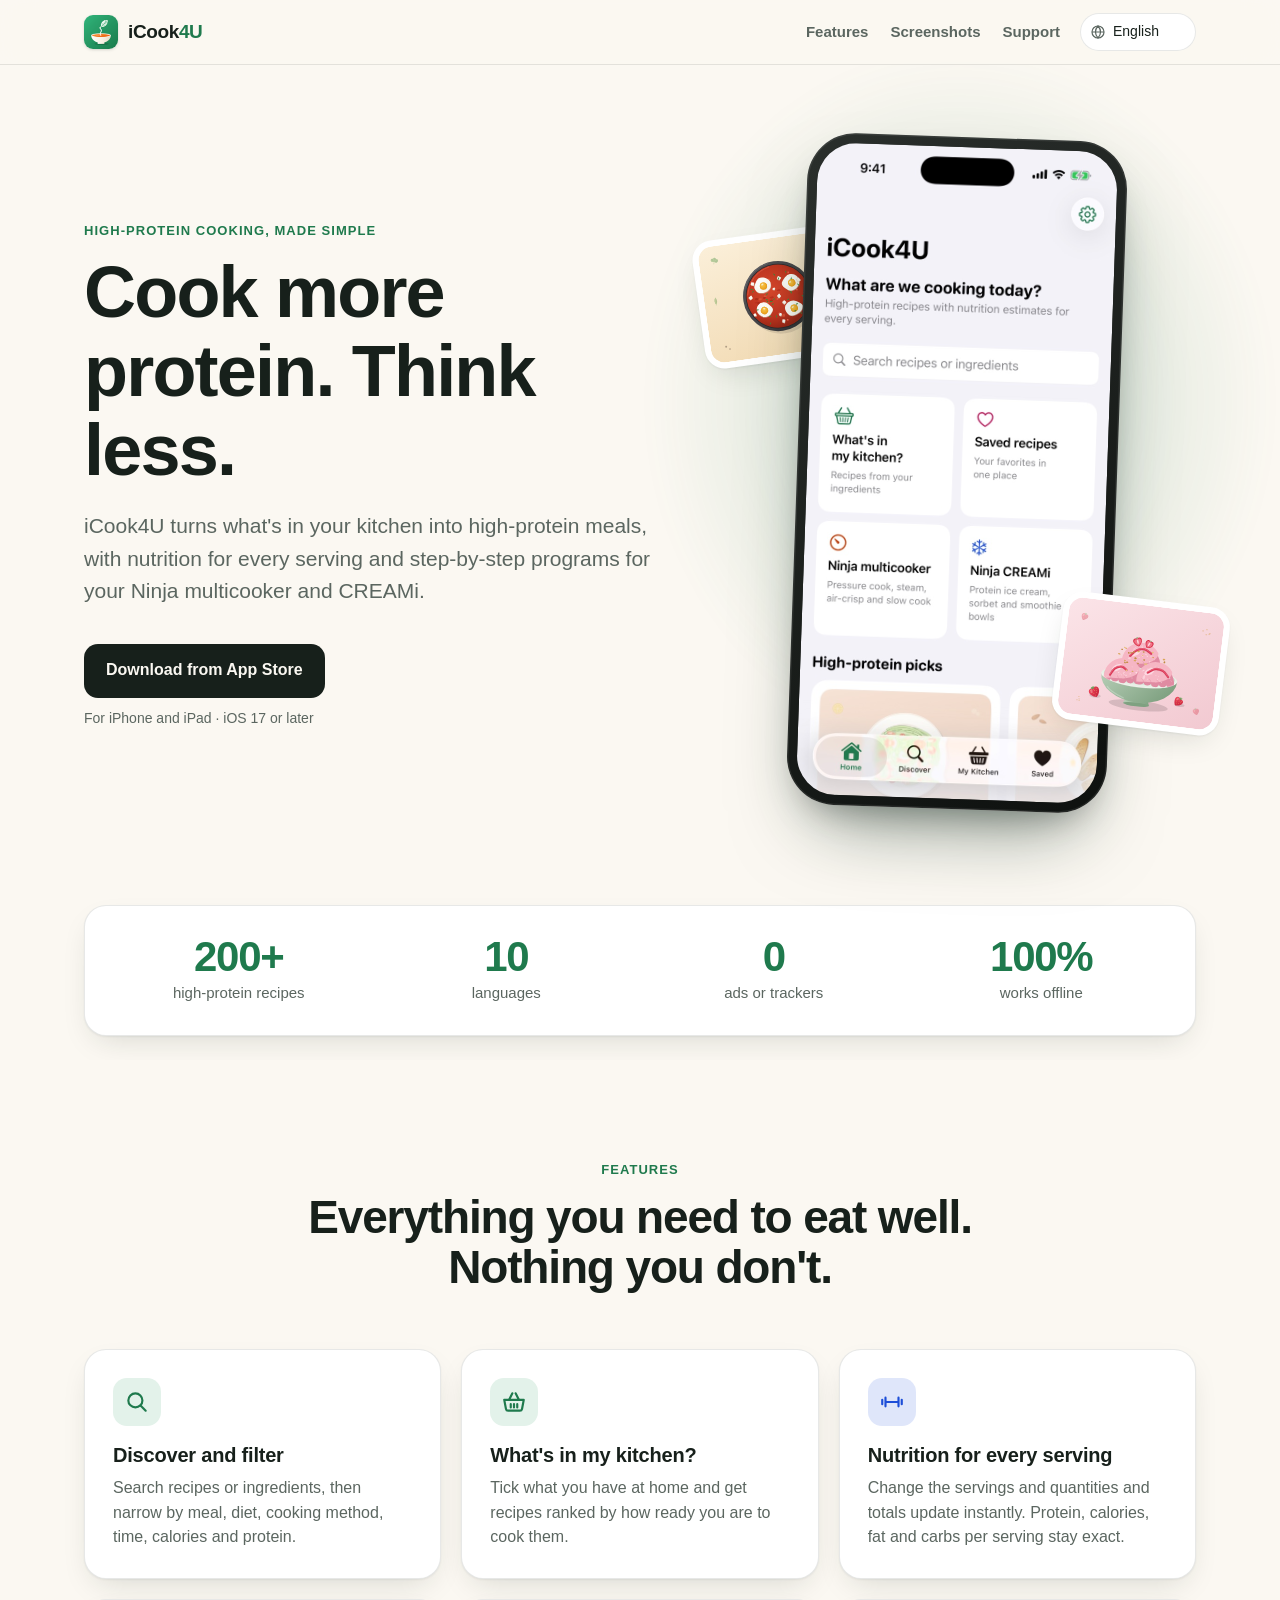
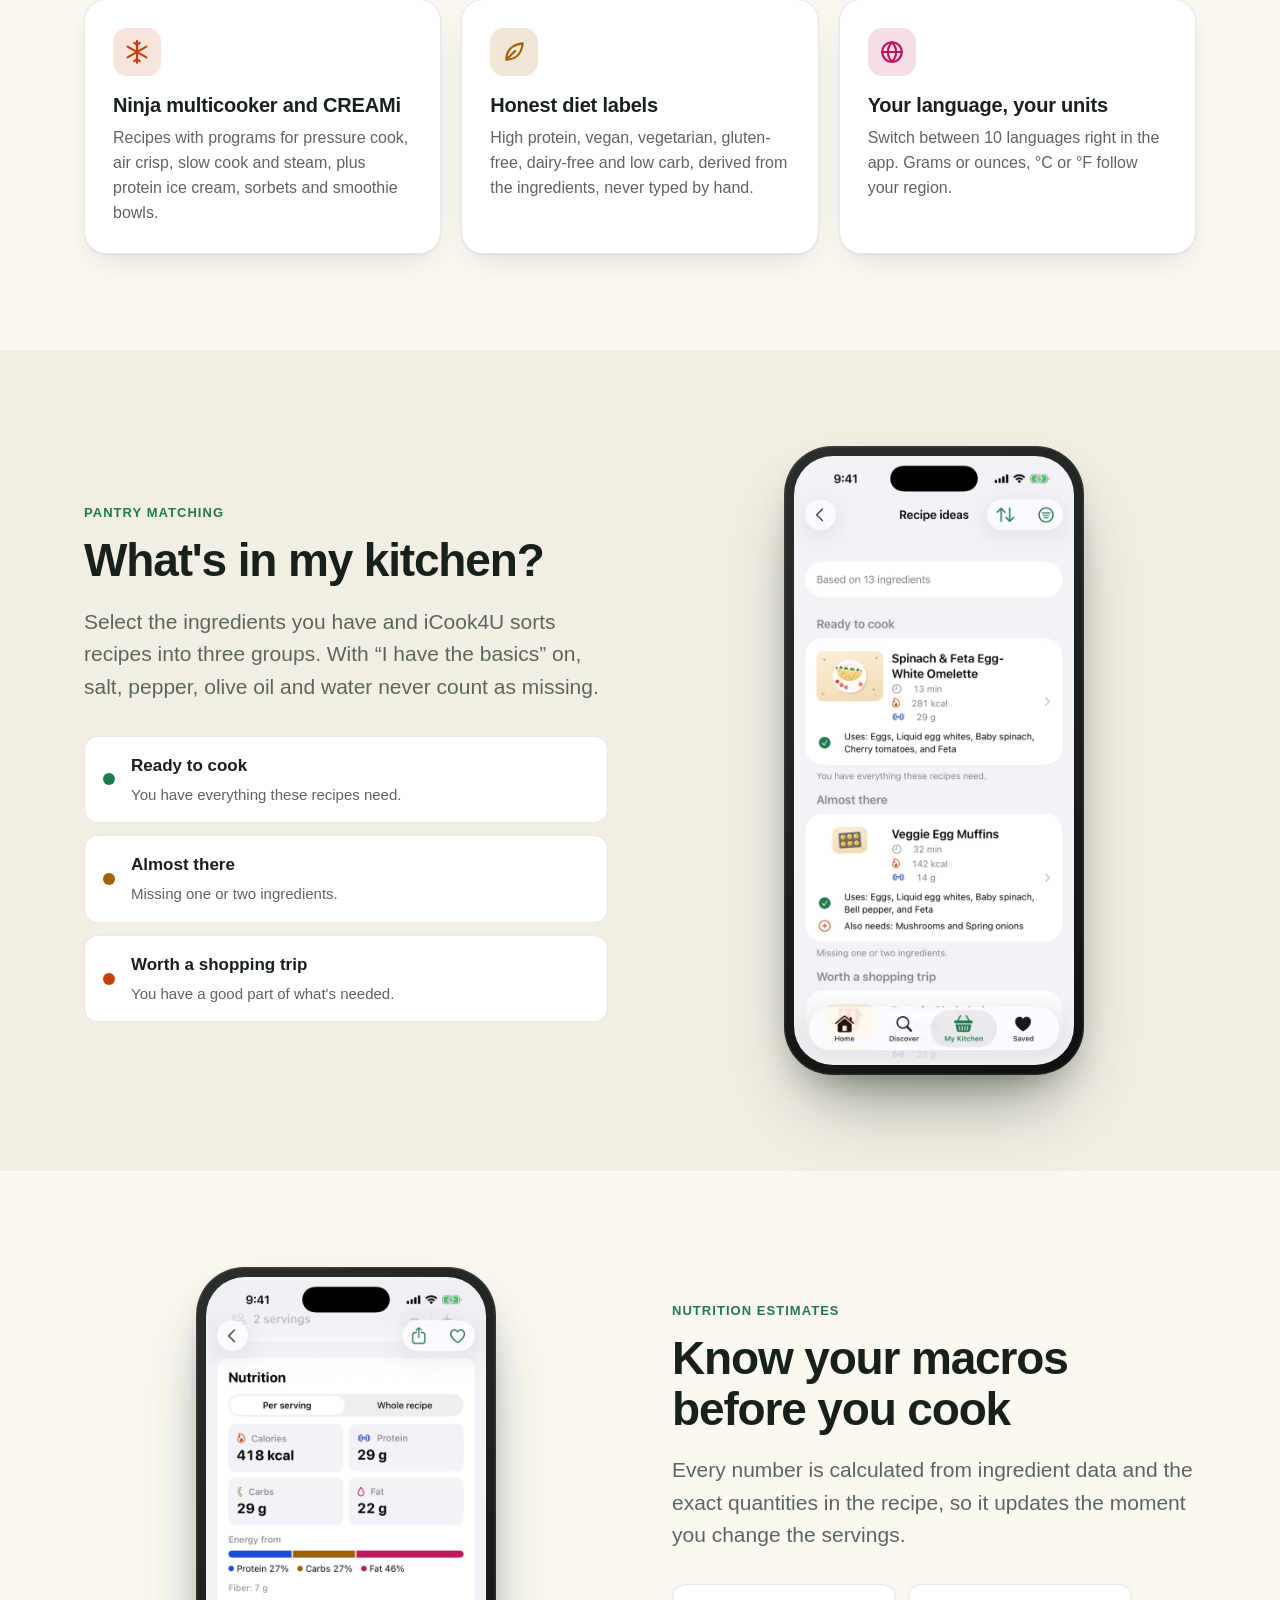
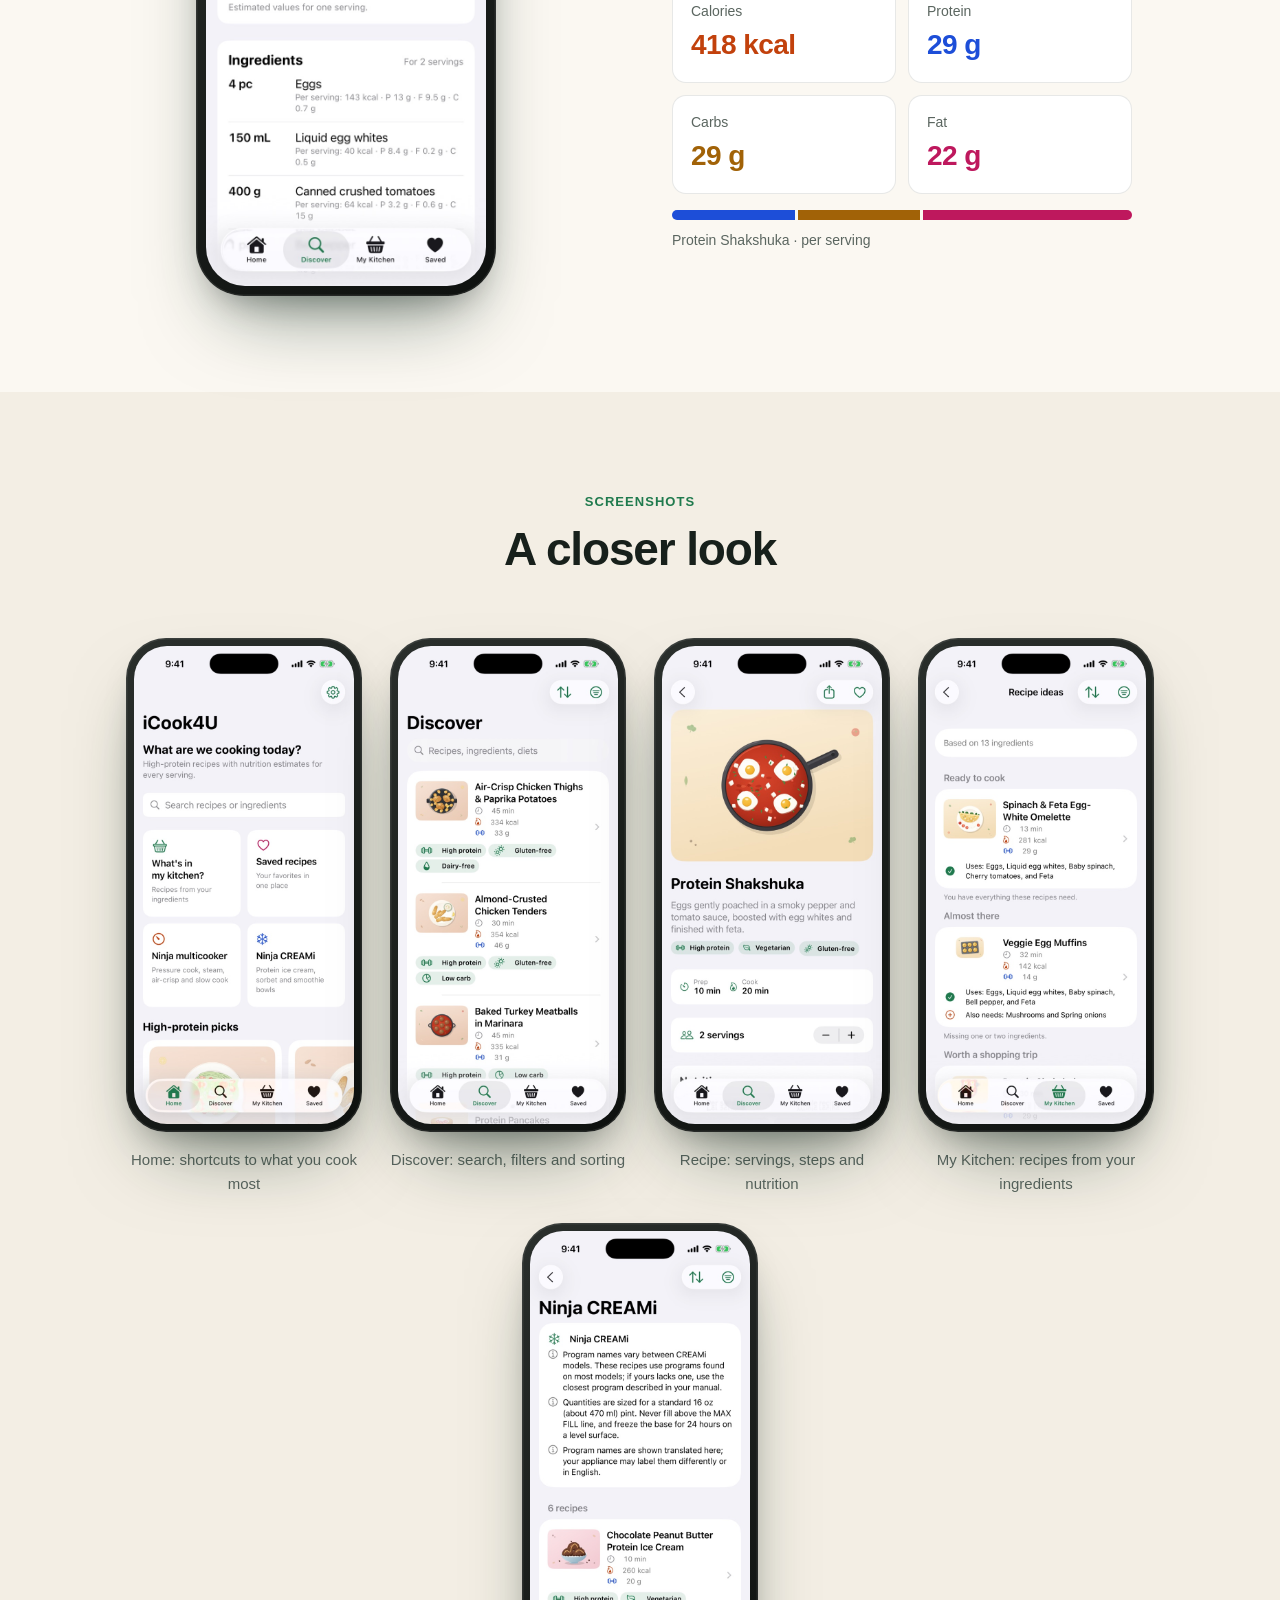
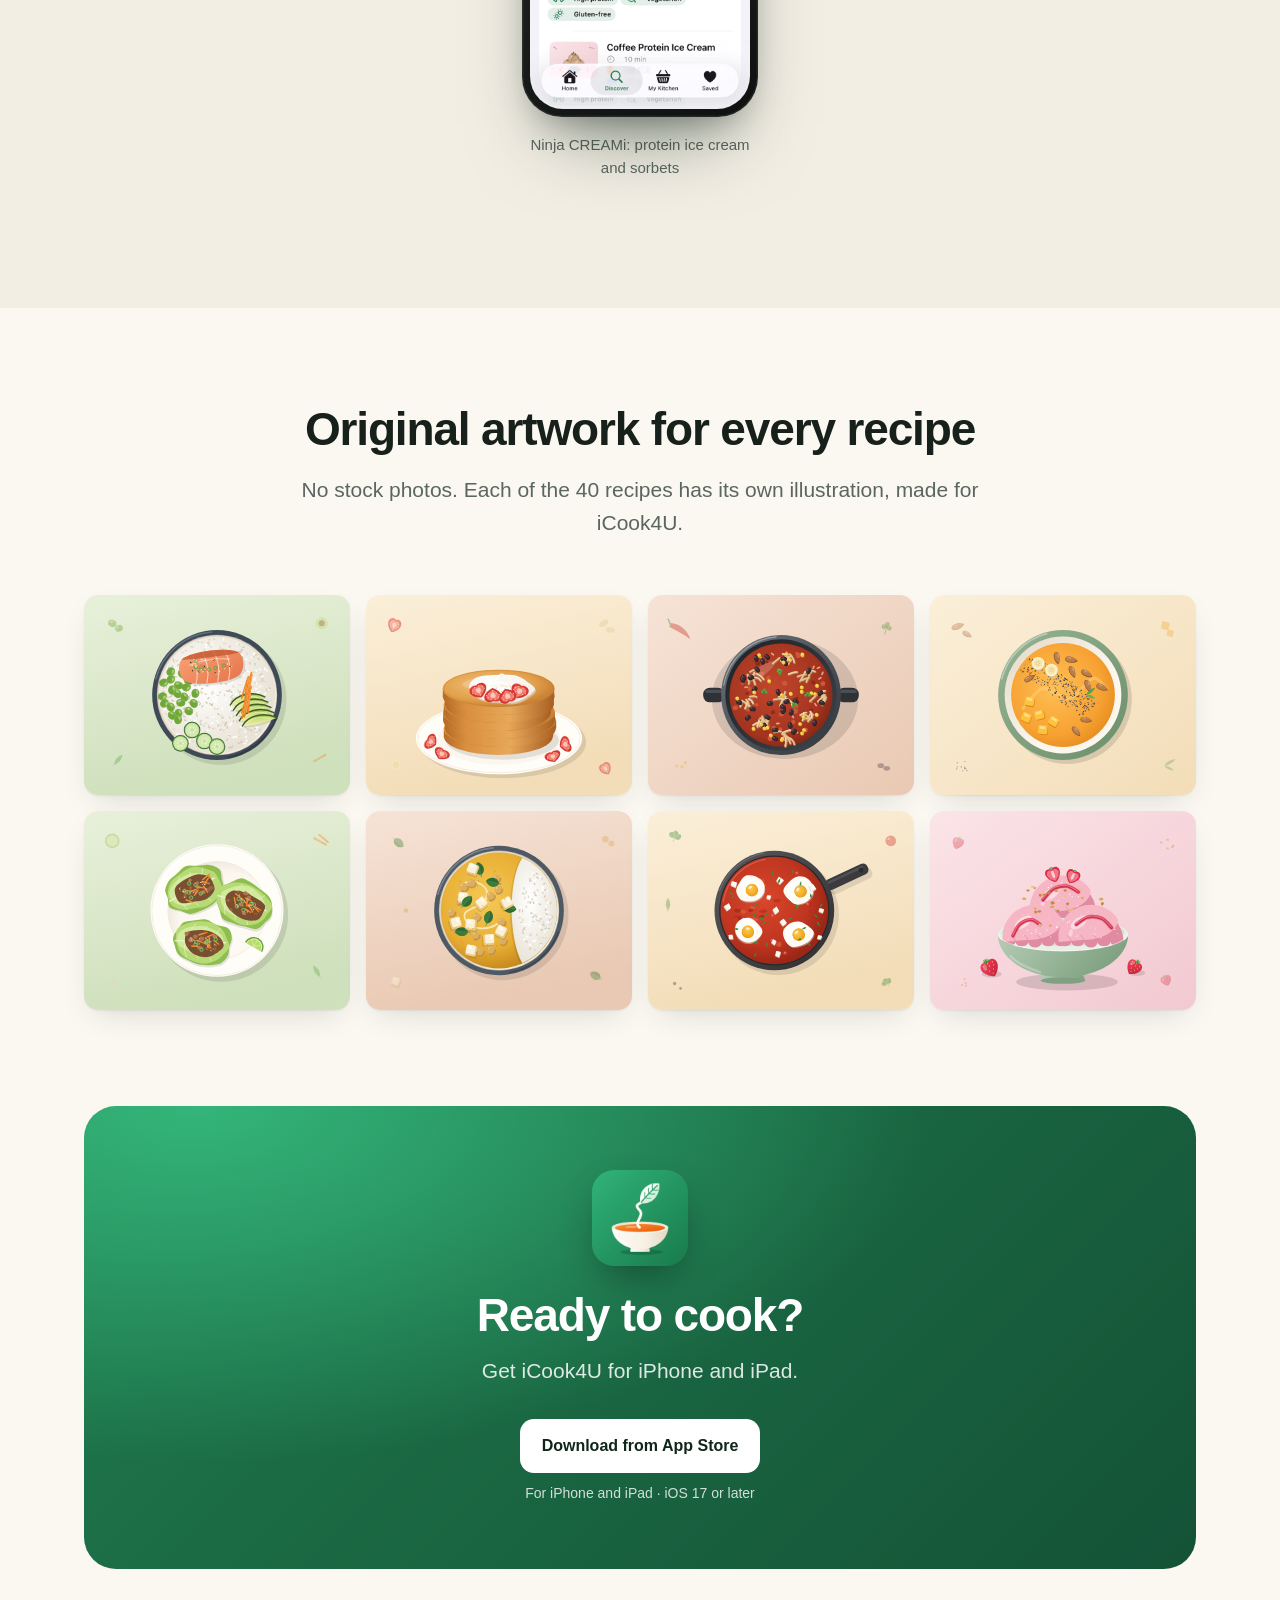
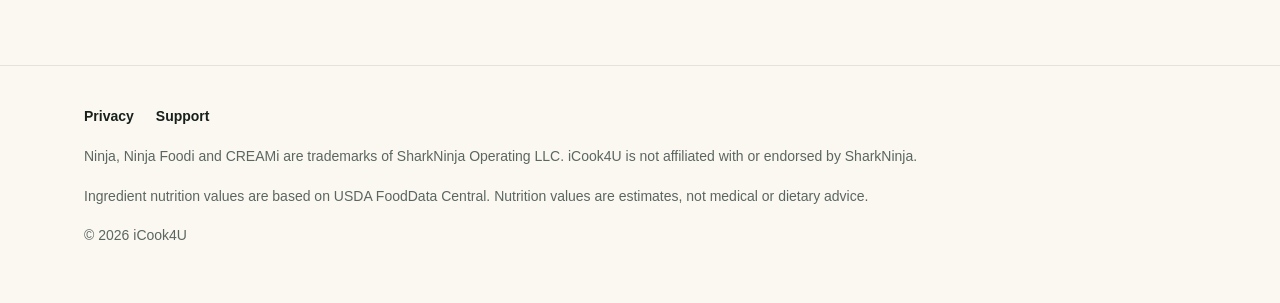
==== commit 542be0a1: "appstore update" ====
--- a/index.html
+++ b/index.html
@@ -61,7 +61,7 @@
     <div class="stats">
       <div class="wrap">
         <ul>
-          <li><b>40</b><span data-i18n="stat.recipes">high-protein recipes</span></li>
+          <li><b>200+</b><span data-i18n="stat.recipes">high-protein recipes</span></li>
           <li><b>10</b><span data-i18n="stat.languages">languages</span></li>
           <li><b>0</b><span data-i18n="stat.trackers">ads or trackers</span></li>
           <li><b>100%</b><span data-i18n="stat.offline">works offline</span></li>
